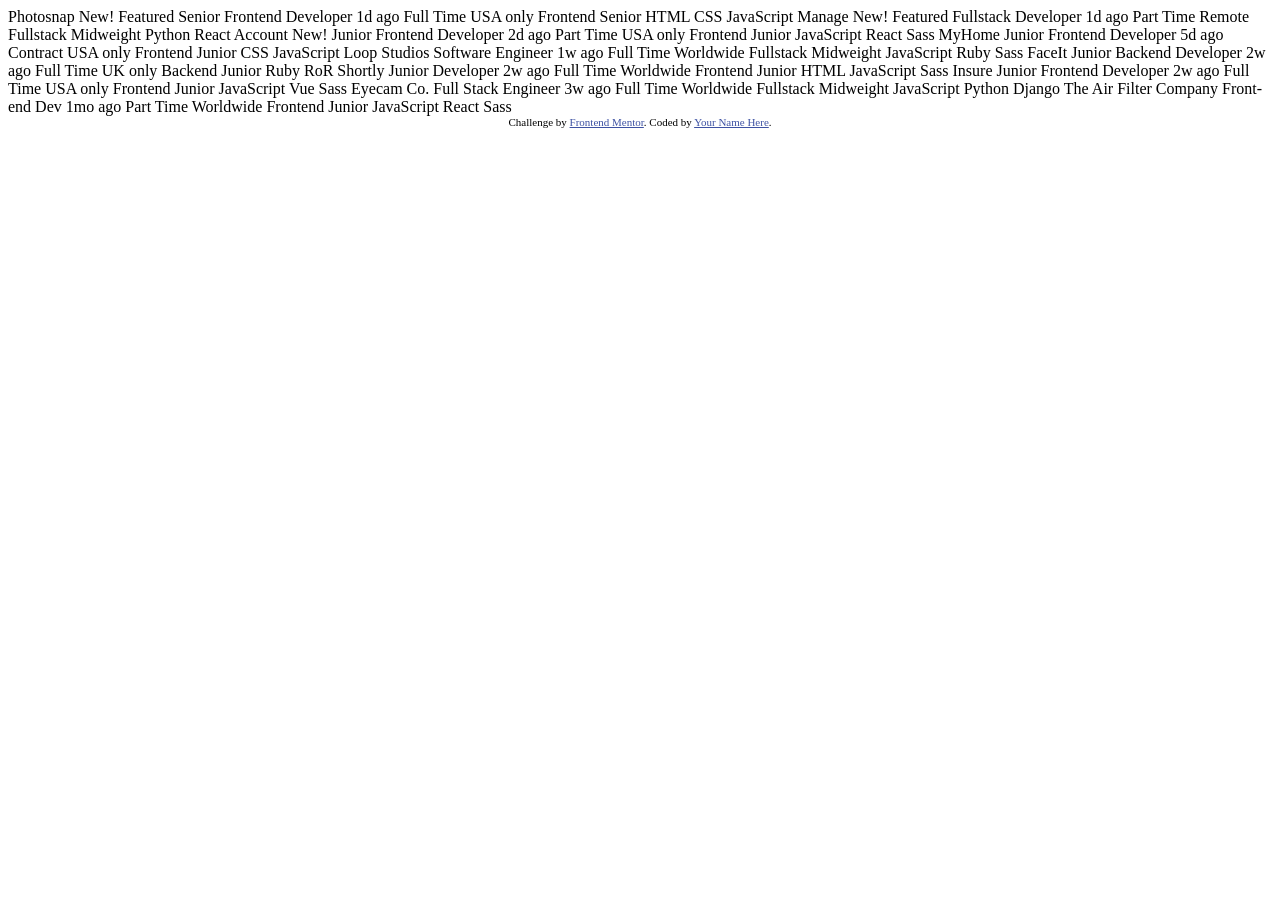
==== src/index.html @ 26c32c26 "add starting files" ====
<!DOCTYPE html>
<html lang="en">
<head>
  <meta charset="UTF-8">
  <meta name="viewport" content="width=device-width, initial-scale=1.0"> <!-- displays site properly based on user's device -->

  <link rel="icon" type="image/png" sizes="32x32" href="./images/favicon-32x32.png">
  
  <title>Frontend Mentor | Job Listings</title>

  <!-- Feel free to remove these styles or customise in your own stylesheet 👍 -->
  <style>
    .attribution { font-size: 11px; text-align: center; }
    .attribution a { color: hsl(228, 45%, 44%); }
  </style>
</head>
<body>
  <!-- Item Start -->
  Photosnap
  New!
  Featured
  Senior Frontend Developer
  1d ago
  Full Time
  USA only
  <!-- Role -->
  Frontend
  <!-- Level -->
  Senior
  <!-- Languages -->
  HTML
  CSS
  JavaScript
  <!-- Item End -->

  <!-- Item Start -->
  Manage
  New!
  Featured
  Fullstack Developer
  1d ago
  Part Time
  Remote
  <!-- Role -->
  Fullstack
  <!-- Level -->
  Midweight
  <!-- Languages -->
  Python
  <!-- Tools -->
  React
  <!-- Item End -->

  <!-- Item Start -->
  Account
  New!
  Junior Frontend Developer
  2d ago
  Part Time
  USA only
  <!-- Role -->
  Frontend
  <!-- Level -->
  Junior
  <!-- Languages -->
  JavaScript
  <!-- Tools -->
  React
  Sass
  <!-- Item End -->

  <!-- Item Start -->
  MyHome
  Junior Frontend Developer
  5d ago
  Contract
  USA only
  <!-- Role -->
  Frontend
  <!-- Level -->
  Junior
  <!-- Languages -->
  CSS
  JavaScript
  <!-- Item End -->

  <!-- Item Start -->
  Loop Studios
  Software Engineer
  1w ago
  Full Time
  Worldwide
  <!-- Role -->
  Fullstack
  <!-- Level -->
  Midweight
  <!-- Languages -->
  JavaScript
  Ruby
  <!-- Tools -->
  Sass
  <!-- Item End -->

  <!-- Item Start -->
  FaceIt
  Junior Backend Developer
  2w ago
  Full Time
  UK only
  <!-- Role -->
  Backend
  <!-- Level -->
  Junior
  <!-- Languages -->
  Ruby
  <!-- Tools -->
  RoR
  <!-- Item End -->

  <!-- Item Start -->
  Shortly
  Junior Developer
  2w ago
  Full Time
  Worldwide
  <!-- Role -->
  Frontend
  <!-- Level -->
  Junior
  <!-- Languages -->
  HTML
  JavaScript
  <!-- Tools -->
  Sass
  <!-- Item End -->

  <!-- Item Start -->
  Insure
  Junior Frontend Developer
  2w ago
  Full Time
  USA only
  <!-- Role -->
  Frontend
  <!-- Level -->
  Junior
  <!-- Languages -->
  JavaScript
  <!-- Tools -->
  Vue
  Sass
  <!-- Item End -->

  <!-- Item Start -->
  Eyecam Co.
  Full Stack Engineer
  3w ago
  Full Time
  Worldwide
  <!-- Role -->
  Fullstack
  <!-- Level -->
  Midweight
  <!-- Languages -->
  JavaScript
  Python
  <!-- Tools -->
  Django
  <!-- Item End -->

  <!-- Item Start -->
  The Air Filter Company
  Front-end Dev
  1mo ago
  Part Time
  Worldwide
  <!-- Role -->
  Frontend
  <!-- Level -->
  Junior
  <!-- Languages -->
  JavaScript
  <!-- Tools -->
  React
  Sass
  <!-- Item End -->
  
  <div class="attribution">
    Challenge by <a href="https://www.frontendmentor.io?ref=challenge" target="_blank">Frontend Mentor</a>. 
    Coded by <a href="#">Your Name Here</a>.
  </div>
</body>
</html>
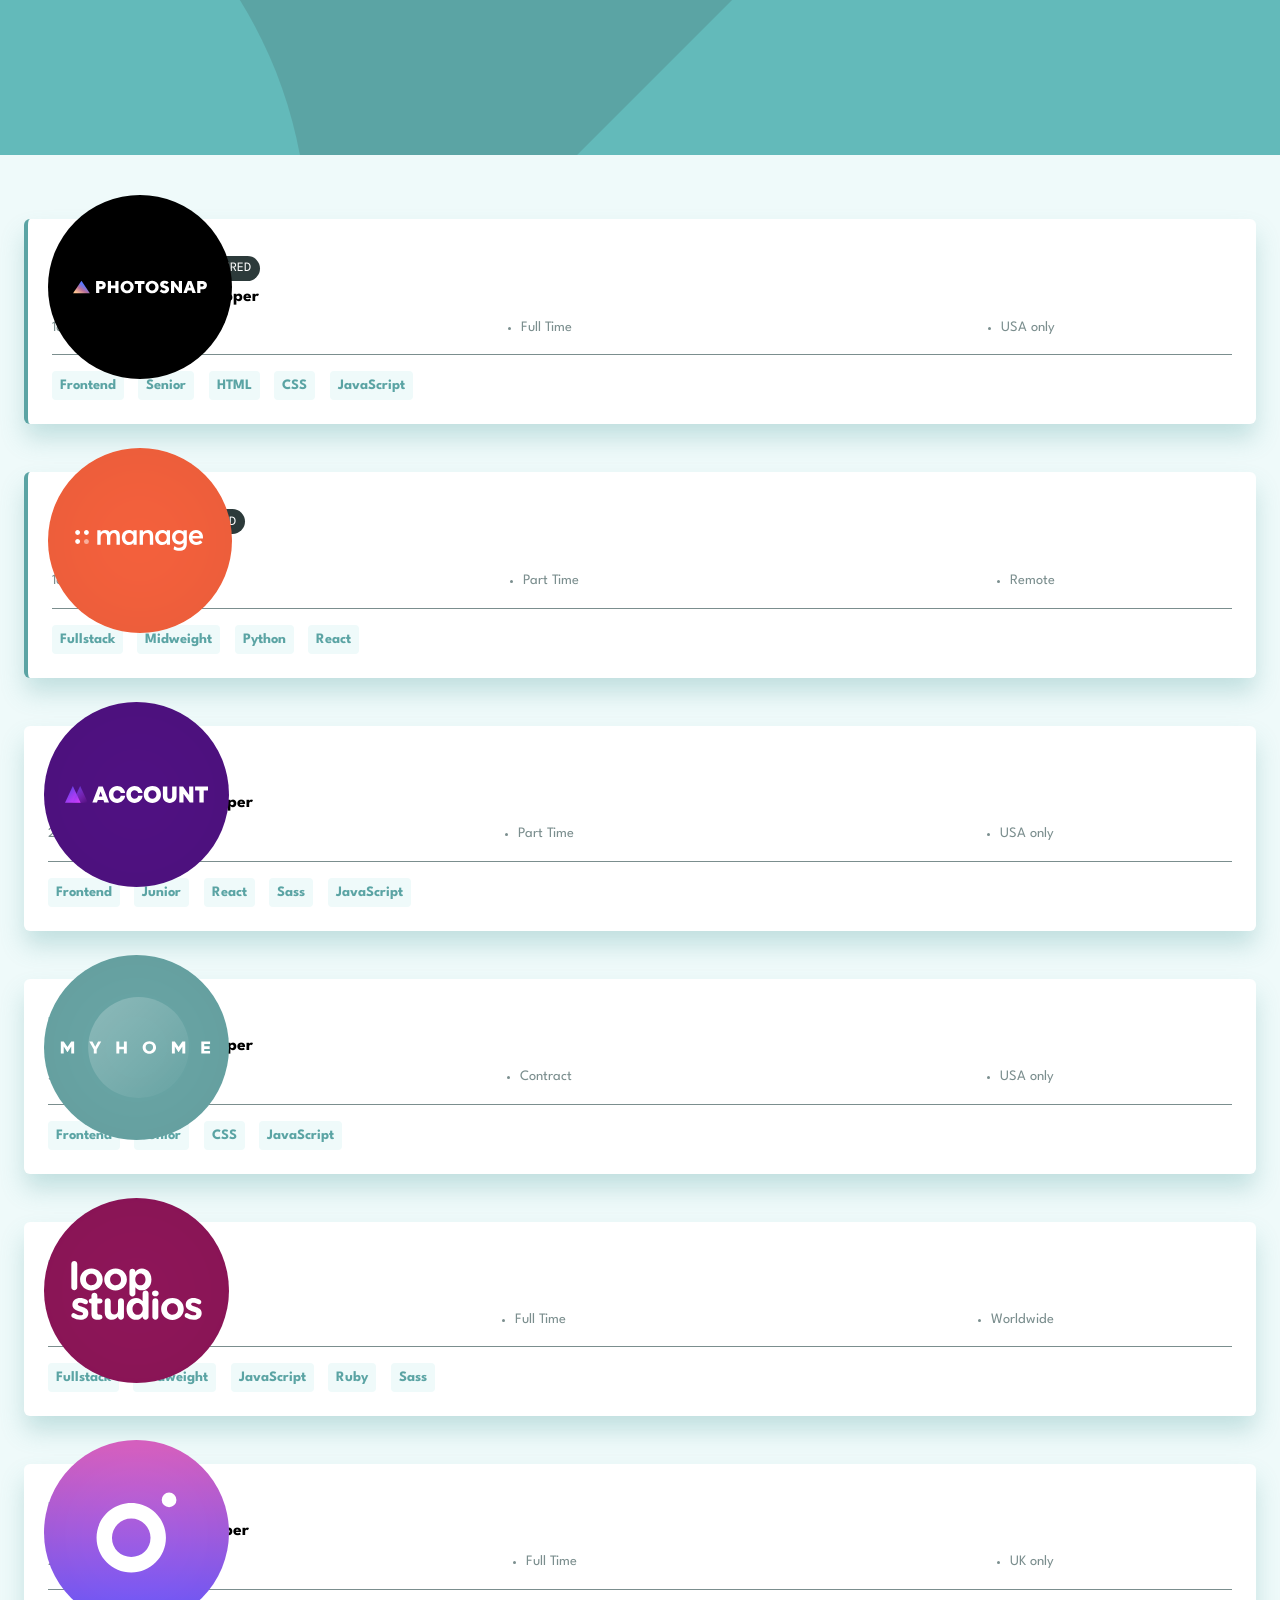
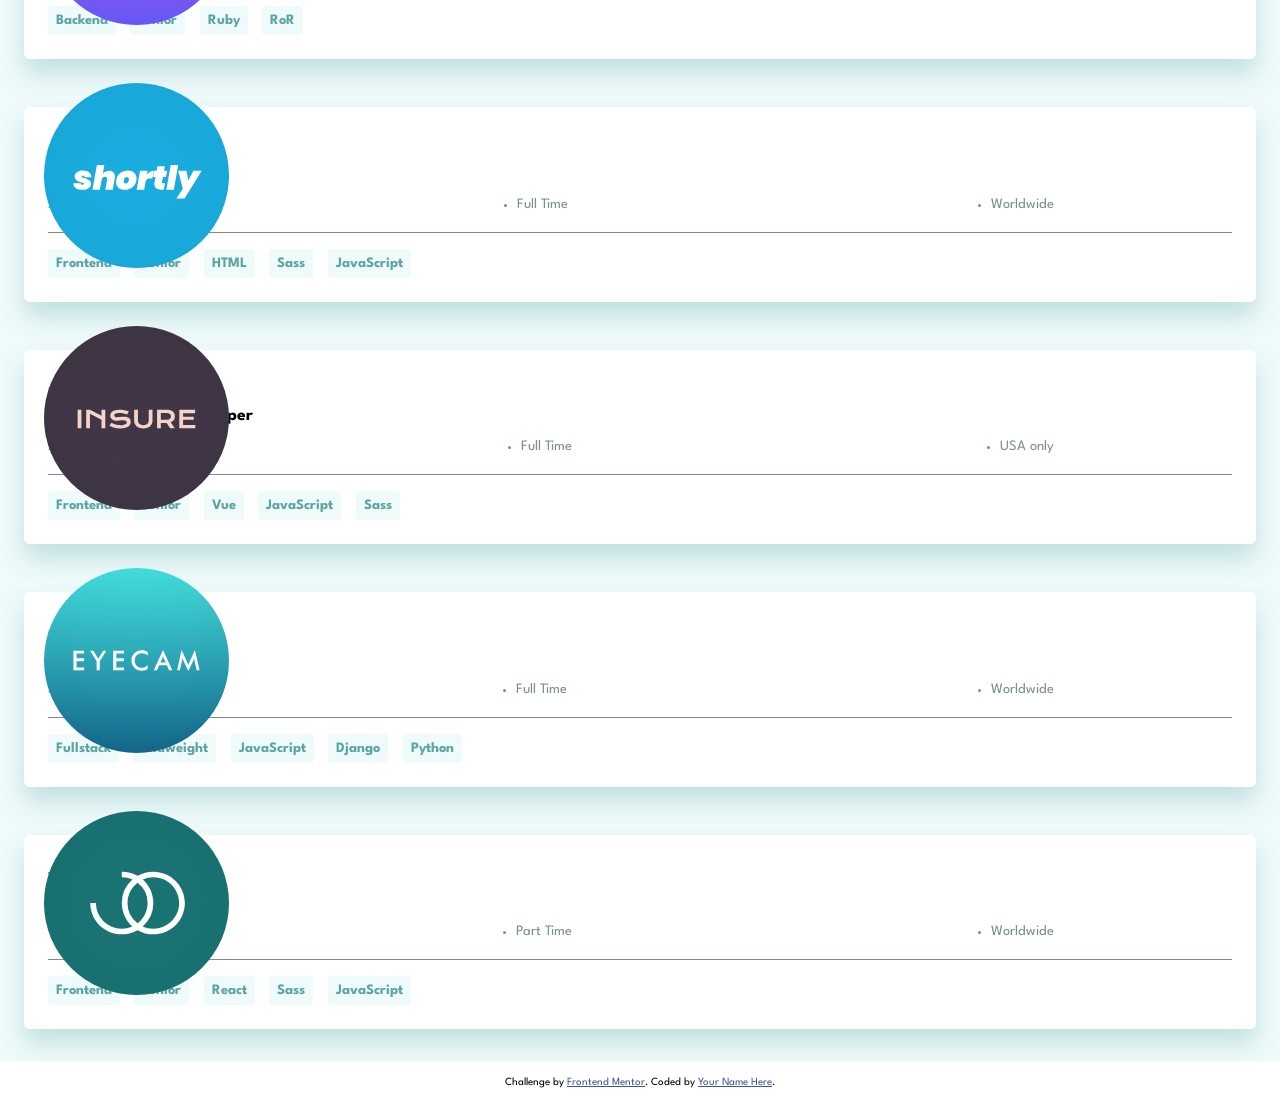
==== commit ebe73753: "mobile design" ====
--- a/src/index.html
+++ b/src/index.html
@@ -1,193 +1,306 @@
 <!DOCTYPE html>
 <html lang="en">
+
 <head>
   <meta charset="UTF-8">
-  <meta name="viewport" content="width=device-width, initial-scale=1.0"> <!-- displays site properly based on user's device -->
+  <meta name="viewport" content="width=device-width, initial-scale=1.0">
+  <!-- displays site properly based on user's device -->
 
   <link rel="icon" type="image/png" sizes="32x32" href="./images/favicon-32x32.png">
+  <link href="https://fonts.googleapis.com/css2?family=Spartan:wght@500;700&display=swap" rel="stylesheet">
+<link rel="stylesheet" href="./css/index.css">
+
+  <title>Frontend Mentor | Job Listings</title>
+</head>
+
+<body>
+
+  <div class="container">
+    <div class="blue-bg"></div>
+    <div class="filter-jobs">
+      <span>Clear</span>
+    </div>
   
-  <title>Frontend Mentor | Job Listings</title>
-
-  <!-- Feel free to remove these styles or customise in your own stylesheet 👍 -->
-  <style>
-    .attribution { font-size: 11px; text-align: center; }
-    .attribution a { color: hsl(228, 45%, 44%); }
-  </style>
-</head>
-<body>
-  <!-- Item Start -->
-  Photosnap
-  New!
-  Featured
-  Senior Frontend Developer
-  1d ago
-  Full Time
-  USA only
-  <!-- Role -->
-  Frontend
-  <!-- Level -->
-  Senior
-  <!-- Languages -->
-  HTML
-  CSS
-  JavaScript
-  <!-- Item End -->
-
-  <!-- Item Start -->
-  Manage
-  New!
-  Featured
-  Fullstack Developer
-  1d ago
-  Part Time
-  Remote
-  <!-- Role -->
-  Fullstack
-  <!-- Level -->
-  Midweight
-  <!-- Languages -->
-  Python
-  <!-- Tools -->
-  React
-  <!-- Item End -->
-
-  <!-- Item Start -->
-  Account
-  New!
-  Junior Frontend Developer
-  2d ago
-  Part Time
-  USA only
-  <!-- Role -->
-  Frontend
-  <!-- Level -->
-  Junior
-  <!-- Languages -->
-  JavaScript
-  <!-- Tools -->
-  React
-  Sass
-  <!-- Item End -->
-
-  <!-- Item Start -->
-  MyHome
-  Junior Frontend Developer
-  5d ago
-  Contract
-  USA only
-  <!-- Role -->
-  Frontend
-  <!-- Level -->
-  Junior
-  <!-- Languages -->
-  CSS
-  JavaScript
-  <!-- Item End -->
-
-  <!-- Item Start -->
-  Loop Studios
-  Software Engineer
-  1w ago
-  Full Time
-  Worldwide
-  <!-- Role -->
-  Fullstack
-  <!-- Level -->
-  Midweight
-  <!-- Languages -->
-  JavaScript
-  Ruby
-  <!-- Tools -->
-  Sass
-  <!-- Item End -->
-
-  <!-- Item Start -->
-  FaceIt
-  Junior Backend Developer
-  2w ago
-  Full Time
-  UK only
-  <!-- Role -->
-  Backend
-  <!-- Level -->
-  Junior
-  <!-- Languages -->
-  Ruby
-  <!-- Tools -->
-  RoR
-  <!-- Item End -->
-
-  <!-- Item Start -->
-  Shortly
-  Junior Developer
-  2w ago
-  Full Time
-  Worldwide
-  <!-- Role -->
-  Frontend
-  <!-- Level -->
-  Junior
-  <!-- Languages -->
-  HTML
-  JavaScript
-  <!-- Tools -->
-  Sass
-  <!-- Item End -->
-
-  <!-- Item Start -->
-  Insure
-  Junior Frontend Developer
-  2w ago
-  Full Time
-  USA only
-  <!-- Role -->
-  Frontend
-  <!-- Level -->
-  Junior
-  <!-- Languages -->
-  JavaScript
-  <!-- Tools -->
-  Vue
-  Sass
-  <!-- Item End -->
-
-  <!-- Item Start -->
-  Eyecam Co.
-  Full Stack Engineer
-  3w ago
-  Full Time
-  Worldwide
-  <!-- Role -->
-  Fullstack
-  <!-- Level -->
-  Midweight
-  <!-- Languages -->
-  JavaScript
-  Python
-  <!-- Tools -->
-  Django
-  <!-- Item End -->
-
-  <!-- Item Start -->
-  The Air Filter Company
-  Front-end Dev
-  1mo ago
-  Part Time
-  Worldwide
-  <!-- Role -->
-  Frontend
-  <!-- Level -->
-  Junior
-  <!-- Languages -->
-  JavaScript
-  <!-- Tools -->
-  React
-  Sass
-  <!-- Item End -->
-  
+    <div class="jobs">
+        <div class="job-listing">
+            <div class="logo">
+              <img src="./images/photosnap.svg" alt="photosnap logo">
+            </div>
+      
+            <div class="job-details">
+              <div>
+                <p class="company">Photosnap</p>
+                <span>New!</span>
+                <span>Featured</span>
+              </div>
+              <h3 class="job-title">Senior Frontend Developer
+                </h3>
+              <ul class="type-location">
+                <li>1d ago</li>
+                <li>Full Time</li>
+                <li>USA only</li>
+              </ul>
+            </div>
+      
+            <div class="skills">
+              <ul>
+                <li data-role="Frontend">Frontend</li>
+                <li data-level="Senior">Senior</li>
+                <li data-languages="HTML">HTML</li>
+                <li data-languages="CSS">CSS</li>
+                <li data-languages="JavaScript">JavaScript</li>
+              </ul>
+            </div>
+          </div>
+      
+          <div class="job-listing">
+            <div class="logo">
+              <img src="./images/manage.svg" alt="manage logo">
+            </div>
+      
+            <div class="job-details">
+              <div>
+                  <p class="company">Manage</p>
+                  <span>New!</span>
+                  <span>Featured</span>
+              </div>
+              
+              <h3 class="job-title">Fullstack Developer</h3>
+              <ul class="type-location">
+                <li>1d ago</li>
+                <li>Part Time</li>
+                <li>Remote</li>
+              </ul>
+            </div>
+      
+            <div class="skills">
+              <ul>
+                <li data-role="Fullstack">Fullstack</li>
+                <li data-level="Midweight">Midweight</li>
+                <li data-languages="Python">Python</li>
+                <li data-tools="React">React</li>
+              </ul>
+            </div>
+          </div>
+      
+          <div class="job-listing">
+            <div class="logo">
+              <img src="./images/account.svg" alt="account logo">
+            </div>
+      
+            <div class="job-details">
+              <div>
+                  <p class="company">Account</p>
+                  <span>New!</span>
+              </div>
+              
+              <h3 class="job-title">Junior Frontend Developer</h3>
+              <ul class="type-location">
+                <li>2d ago</li>
+                <li>Part Time</li>
+                <li>USA only</li>
+              </ul>
+            </div>
+      
+            <div class="skills">
+              <ul>
+                <li data-role="Frontend">Frontend</li>
+                <li data-level="Junior">Junior</li>
+                <li data-tools="React">React</li>
+                <li data-tools="Sass">Sass</li>
+                <li data-languages="JavaScript">JavaScript</li>
+              </ul>
+            </div>
+          </div>
+      
+          <div class="job-listing">
+            <div class="logo">
+              <img src="./images/myhome.svg" alt="myhome logo">
+            </div>
+      
+            <div class="job-details">
+              <p class="company">MyHome</p>
+              <h3 class="job-title">Junior Frontend Developer</h3>
+              <ul class="type-location">
+                <li>5d ago</li>
+                <li>Contract</li>
+                <li>USA only</li>
+              </ul>
+            </div>
+      
+            <div class="skills">
+              <ul>
+                <li data-role="Frontend">Frontend</li>
+                <li data-level="Junior">Junior</li>
+                <li data-languages="CSS">CSS</li>
+                <li data-languages="JavaScript">JavaScript</li>
+              </ul>
+            </div>
+          </div>
+      
+          <div class="job-listing">
+            <div class="logo">
+              <img src="./images/loop-studios.svg" alt="loop studios logo">
+            </div>
+      
+            <div class="job-details">
+              <p class="company">Loop Studios</p>
+              <h3 class="job-title">Software Engineer</h3>
+              <ul class="type-location">
+                <li>1w ago</li>
+                <li>Full Time</li>
+                <li>Worldwide</li>
+              </ul>
+            </div>
+      
+            <div class="skills">
+              <ul>
+                <li data-role="Fullstack">Fullstack</li>
+                <li data-level="Midweight">Midweight</li>
+                <li data-languages="JavaScript">JavaScript</li>
+                <li data-languages="Ruby">Ruby</li>
+                <li data-tools="Sass">Sass</li>
+              </ul>
+            </div>
+          </div>
+      
+          <div class="job-listing">
+            <div class="logo">
+              <img src="./images/faceit.svg" alt="faceit logo">
+            </div>
+      
+            <div class="job-details">
+              <p class="company">FaceIt</p>
+              <h3 class="job-title">Junior Backend Developer</h3>
+              <ul class="type-location">
+                <li>2w ago</li>
+                <li>Full Time</li>
+                <li>UK only</li>
+              </ul>
+            </div>
+      
+            <div class="skills">
+              <ul>
+                <li data-role="Backend">Backend</li>
+                <li data-level="Junior">Junior</li>
+                <li data-languages="Ruby">Ruby</li>
+                <li data-tools="RoR">RoR</li>
+              </ul>
+            </div>
+          </div>
+      
+          <div class="job-listing">
+            <div class="logo">
+              <img src="./images/shortly.svg" alt="shorty logo">
+            </div>
+      
+            <div class="job-details">
+              <p class="company">Shortly</p>
+              <h3 class="job-title">Junior Developer</h3>
+              <ul class="type-location">
+                <li>2w ago</li>
+                <li>Full Time</li>
+                <li>Worldwide</li>
+              </ul>
+            </div>
+      
+            <div class="skills">
+              <ul>
+                <li data-role="Frontend">Frontend</li>
+                <li data-level="Junior">Junior</li>
+                <li data-languages="HTML">HTML</li>
+                <li data-tools="Sass">Sass</li>
+                <li data-languages="JavaScript">JavaScript</li>
+              </ul>
+            </div>
+          </div>
+      
+          <div class="job-listing">
+            <div class="logo">
+              <img src="./images/insure.svg" alt="insure logo">
+            </div>
+      
+            <div class="job-details">
+              <p class="company">Insure</p>
+              <h3 class="job-title">Junior Frontend Developer</h3>
+              <ul class="type-location">
+                <li>2w ago</li>
+                <li>Full Time</li>
+                <li>USA only</li>
+              </ul>
+            </div>
+      
+            <div class="skills">
+              <ul>
+                <li data-role="Frontend">Frontend</li>
+                <li data-level="Junior">Junior</li>
+                <li data-tools="Vue">Vue</li>
+                <li data-languages="JavaScript">JavaScript</li>
+                <li data-tools="Sass">Sass</li>
+              </ul>
+            </div>
+          </div>
+      
+          <div class="job-listing">
+            <div class="logo">
+              <img src="./images/eyecam-co.svg" alt="eyecam co. logo">
+            </div>
+      
+            <div class="job-details">
+              <p class="company">Eyecam Co.</p>
+              <h3 class="job-title">Full Stack Engineer</h3>
+              <ul class="type-location">
+                <li>3w ago</li>
+                <li>Full Time</li>
+                <li>Worldwide</li>
+              </ul>
+            </div>
+      
+            <div class="skills">
+              <ul>
+                <li data-role="Fullstack">Fullstack</li>
+                <li data-level="Midweight">Midweight</li>
+                <li data-languages="JavaScript">JavaScript</li>
+                <li data-tools="Django">Django</li>
+                <li data-languages="Python">Python</li>
+              </ul>
+            </div>
+          </div>
+      
+          <div class="job-listing">
+            <div class="logo">
+              <img src="./images/the-air-filter-company.svg" alt="The Air Filter Company logo">
+            </div>
+      
+            <div class="job-details">
+              <p class="company">The Air Filter Company</p>
+              <h3 class="job-title">Front-end Dev</h3>
+              <ul class="type-location">
+                <li>1mo ago</li>
+                <li>Part Time</li>
+                <li>Worldwide</li>
+              </ul>
+            </div>
+      
+            <div class="skills">
+              <ul>
+                <li data-role="Frontend">Frontend</li>
+                <li data-level="Junior">Junior</li>
+                <li data-tools="React">React</li>
+                <li data-tools="Sass">Sass</li>
+                <li data-languages="JavaScript">JavaScript</li>
+              </ul>
+            </div>
+          </div>
+    </div>
+    
+
+  </div>
+
   <div class="attribution">
-    Challenge by <a href="https://www.frontendmentor.io?ref=challenge" target="_blank">Frontend Mentor</a>. 
+    Challenge by <a href="https://www.frontendmentor.io?ref=challenge" target="_blank">Frontend Mentor</a>.
     Coded by <a href="#">Your Name Here</a>.
   </div>
 </body>
+
 </html>
--- a/src/css/index.css
+++ b/src/css/index.css
@@ -0,0 +1,166 @@
+* { 
+    margin: 0;
+    padding: 0;
+    box-sizing: border-box;
+}
+
+:root {
+    --clr-primary: hsl(180, 29%, 50%);
+    --clr-secondary: hsl(180, 14%, 20%);
+    --clr-accent: hsl(180, 8%, 52%);
+    --clr-bg: hsl(180, 52%, 96%);
+    --clr-filter-tablets: hsl(180, 31%, 95%);
+    --clr-job-bg: #ffffff;
+}
+
+body {
+    font-family: 'Spartan', sans-serif;
+    font-size: 15px;
+}
+
+.container {
+    background-color: var(--clr-bg);
+}
+
+.blue-bg {
+    background: var(--clr-primary) url(../images/bg-header-mobile.svg) 0% 0% / 100% no-repeat;
+    width: 100%;
+    height: 155px;
+}
+
+.filter-jobs {
+    display: none;
+}
+
+.jobs {
+    padding: 4rem 1.5rem 2rem;
+}
+
+.job-listing {
+    background-color: var(--clr-job-bg);
+    box-shadow: 0px 15px 25px -1px hsla(180, 29%, 50%, 0.308);
+    border-radius: 6px;
+    padding: 1rem 1.5rem 0;
+    position: relative;
+}
+
+.job-listing:not(:last-of-type) {
+    margin-bottom: 3rem;
+}
+
+.job-listing:first-child,
+.job-listing:nth-child(2) {
+    border-left: 4px solid var(--clr-primary);
+}
+
+.logo {
+    position: absolute;
+    top: -24px;
+    left: 20px;
+    width: 15%;
+}
+
+.logo img {
+    width: 100%;
+}
+
+.job-details {
+    width: 100%;
+    padding: 1.3rem 0 0;
+}
+
+.job-details div:first-child {
+    display: flex;
+    flex-flow: row wrap;
+    align-items: center;
+    font-size: .8rem;
+    font-weight: 400;
+}
+
+.company {
+    color: var(--clr-primary);
+    font-weight: 700;
+    margin-right: .5rem;
+}
+
+.job-details span {
+    color: var(--clr-job-bg);
+    border-radius: 25px;
+    padding: .4rem .6rem;
+    text-transform: uppercase;
+    margin-left: .5rem;
+}
+
+.job-details span:first-of-type {
+    background-color: var(--clr-primary);
+}
+
+.job-details span:nth-of-type(2) {
+    background-color: var(--clr-secondary);
+}
+
+.job-title, .type-location {
+    padding: .5rem 0;
+}
+
+.type-location {
+    display: flex;
+    justify-content: space-between;
+    width: 85%;
+    color: var(--clr-accent);
+    margin-bottom: .8rem;
+    font-size: .9rem
+}
+
+.type-location li:first-child,
+.skills li {
+    list-style-type: none;
+}
+
+.skills {
+    width: 100%;
+}
+
+.skills ul {
+    width: 100%;
+    display: flex;
+    flex-flow: row wrap;
+    border-top: 1px solid var(--clr-accent);
+    padding: 1rem 0 0.5rem;
+    color: var(--clr-primary);
+    font-size: .9rem;
+}
+
+.skills li {
+    padding: .5rem;  
+    background-color: var(--clr-bg);
+    margin-right: 1em;
+    margin-bottom: 1rem;
+    font-weight: 700;
+    border-radius: 4px;
+}
+
+
+
+
+
+
+
+
+
+
+
+
+
+
+
+
+.attribution {
+    font-size: 11px;
+    text-align: center;
+    padding: 1rem;
+  }
+
+  .attribution a {
+    color: hsl(228, 45%, 44%);
+  }
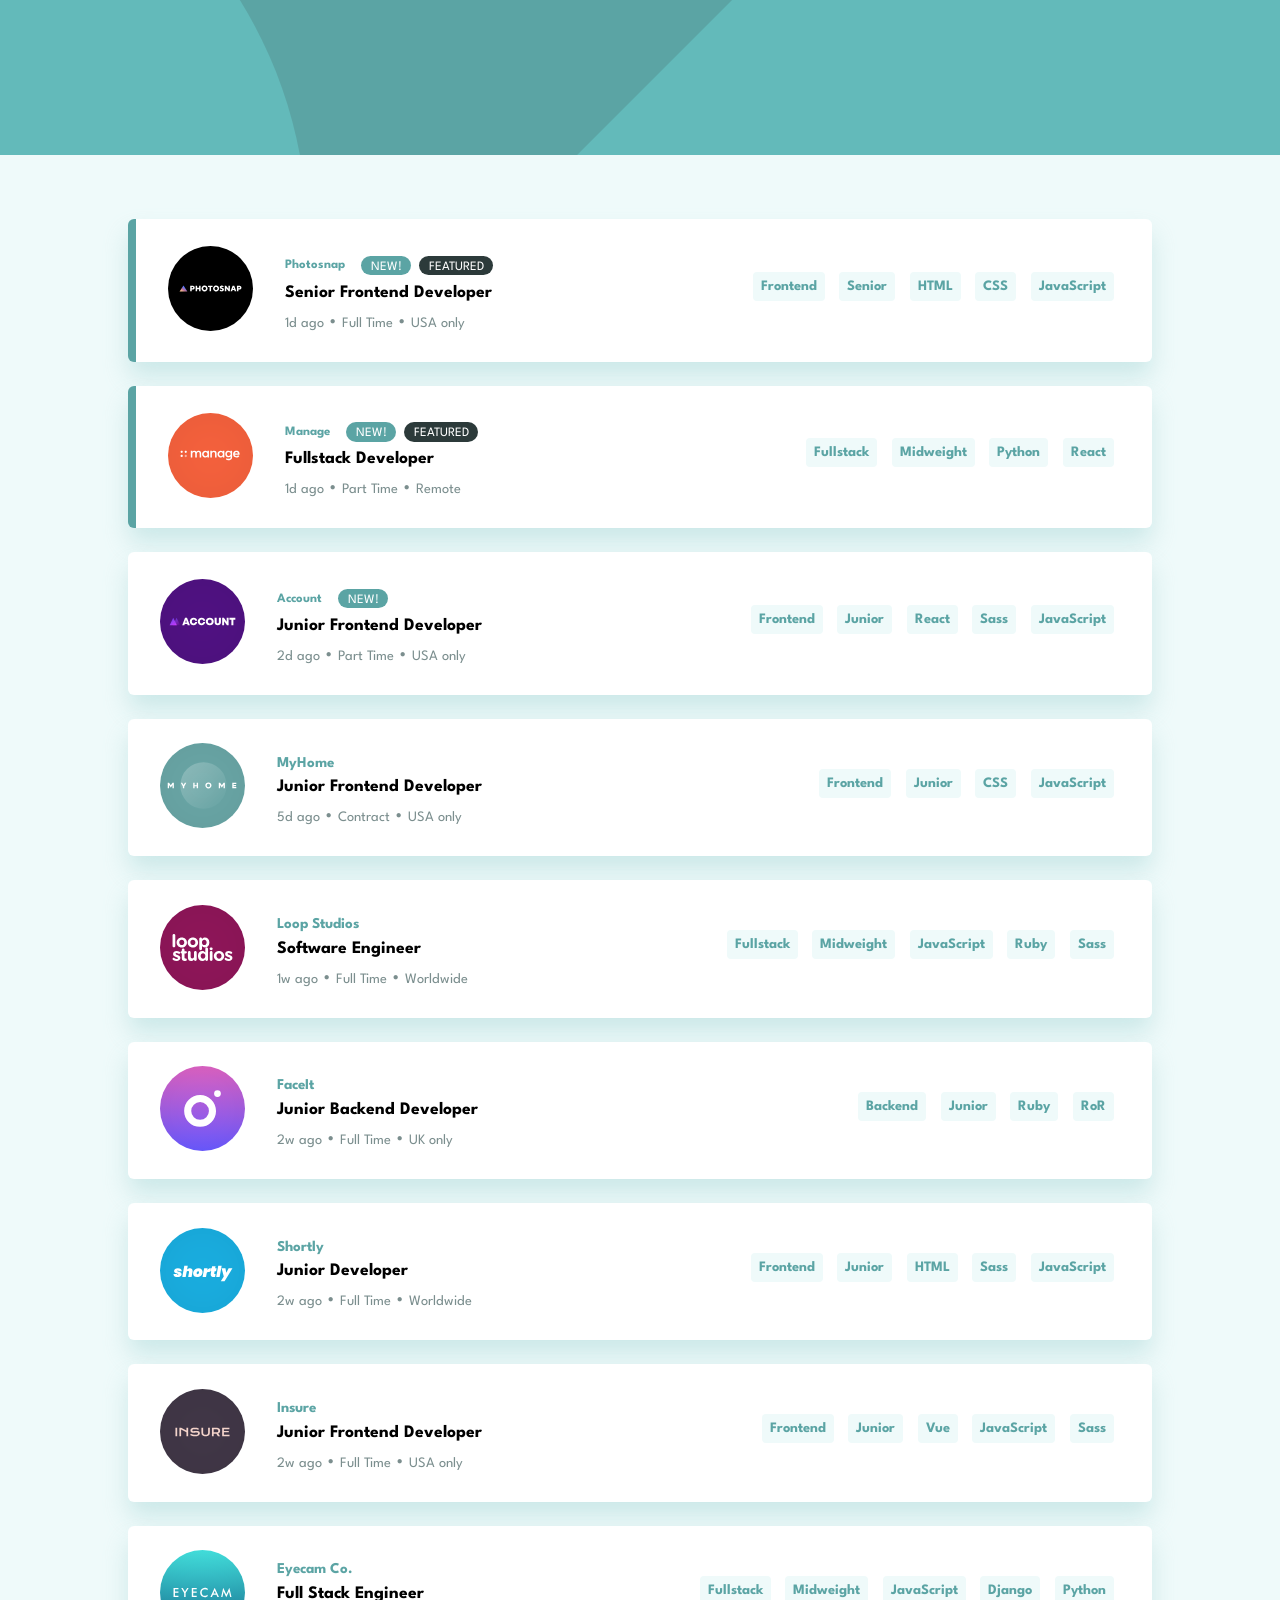
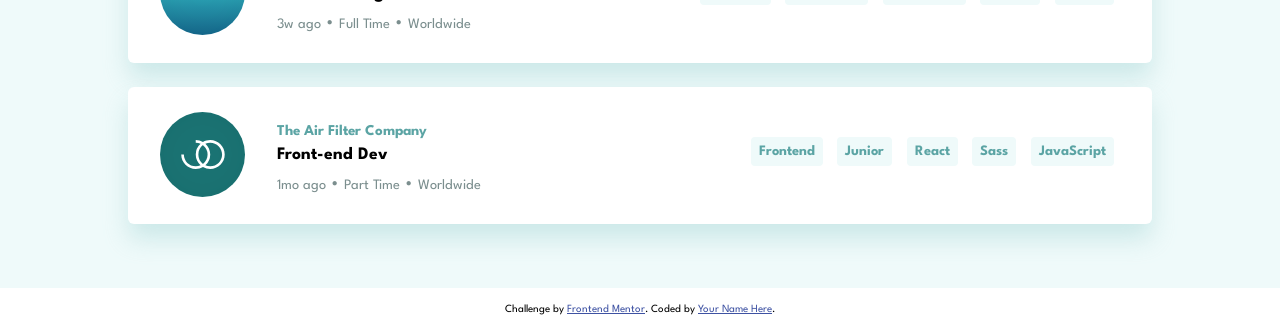
==== commit fb089909: "UI finished" ====
--- a/src/index.html
+++ b/src/index.html
@@ -8,7 +8,7 @@
 
   <link rel="icon" type="image/png" sizes="32x32" href="./images/favicon-32x32.png">
   <link href="https://fonts.googleapis.com/css2?family=Spartan:wght@500;700&display=swap" rel="stylesheet">
-<link rel="stylesheet" href="./css/index.css">
+  <link rel="stylesheet" href="./css/index.css">
 
   <title>Frontend Mentor | Job Listings</title>
 </head>
@@ -17,283 +17,284 @@
 
   <div class="container">
     <div class="blue-bg"></div>
-    <div class="filter-jobs">
-      <span>Clear</span>
+    <div class="filter-box">
+      <div class="filtered-skill"></div>
+      <span class="clear">Clear</span>
     </div>
-  
+
     <div class="jobs">
-        <div class="job-listing">
-            <div class="logo">
-              <img src="./images/photosnap.svg" alt="photosnap logo">
-            </div>
-      
-            <div class="job-details">
-              <div>
-                <p class="company">Photosnap</p>
-                <span>New!</span>
-                <span>Featured</span>
-              </div>
-              <h3 class="job-title">Senior Frontend Developer
-                </h3>
-              <ul class="type-location">
-                <li>1d ago</li>
-                <li>Full Time</li>
-                <li>USA only</li>
-              </ul>
-            </div>
-      
-            <div class="skills">
-              <ul>
-                <li data-role="Frontend">Frontend</li>
-                <li data-level="Senior">Senior</li>
-                <li data-languages="HTML">HTML</li>
-                <li data-languages="CSS">CSS</li>
-                <li data-languages="JavaScript">JavaScript</li>
-              </ul>
-            </div>
+      <div class="job-listing">
+        <div class="logo">
+          <img src="./images/photosnap.svg" alt="photosnap logo">
+        </div>
+
+        <div class="job-details">
+          <div class="priority">
+            <p class="company">Photosnap</p>
+            <span>New!</span>
+            <span>Featured</span>
           </div>
-      
-          <div class="job-listing">
-            <div class="logo">
-              <img src="./images/manage.svg" alt="manage logo">
-            </div>
-      
-            <div class="job-details">
-              <div>
-                  <p class="company">Manage</p>
-                  <span>New!</span>
-                  <span>Featured</span>
-              </div>
-              
-              <h3 class="job-title">Fullstack Developer</h3>
-              <ul class="type-location">
-                <li>1d ago</li>
-                <li>Part Time</li>
-                <li>Remote</li>
-              </ul>
-            </div>
-      
-            <div class="skills">
-              <ul>
-                <li data-role="Fullstack">Fullstack</li>
-                <li data-level="Midweight">Midweight</li>
-                <li data-languages="Python">Python</li>
-                <li data-tools="React">React</li>
-              </ul>
-            </div>
+          <h3 class="job-title">Senior Frontend Developer
+          </h3>
+          <p class="type-location">
+            1d ago <span>.</span>
+            Full Time <span>.</span>
+            USA only
+          </p>
+        </div>
+
+        <div class="skills">
+          <ul>
+            <li data-role="Frontend">Frontend</li>
+            <li data-level="Senior">Senior</li>
+            <li data-languages="HTML">HTML</li>
+            <li data-languages="CSS">CSS</li>
+            <li data-languages="JavaScript">JavaScript</li>
+          </ul>
+        </div>
+      </div>
+
+      <div class="job-listing">
+        <div class="logo">
+          <img src="./images/manage.svg" alt="manage logo">
+        </div>
+
+        <div class="job-details">
+          <div class="priority">
+            <p class="company">Manage</p>
+            <span>New!</span>
+            <span>Featured</span>
           </div>
-      
-          <div class="job-listing">
-            <div class="logo">
-              <img src="./images/account.svg" alt="account logo">
-            </div>
-      
-            <div class="job-details">
-              <div>
-                  <p class="company">Account</p>
-                  <span>New!</span>
-              </div>
-              
-              <h3 class="job-title">Junior Frontend Developer</h3>
-              <ul class="type-location">
-                <li>2d ago</li>
-                <li>Part Time</li>
-                <li>USA only</li>
-              </ul>
-            </div>
-      
-            <div class="skills">
-              <ul>
-                <li data-role="Frontend">Frontend</li>
-                <li data-level="Junior">Junior</li>
-                <li data-tools="React">React</li>
-                <li data-tools="Sass">Sass</li>
-                <li data-languages="JavaScript">JavaScript</li>
-              </ul>
-            </div>
+
+          <h3 class="job-title">Fullstack Developer</h3>
+          <p class="type-location">
+            1d ago <span>.</span>
+            Part Time <span>.</span>
+            Remote
+          </p>
+        </div>
+
+        <div class="skills">
+          <ul>
+            <li data-role="Fullstack">Fullstack</li>
+            <li data-level="Midweight">Midweight</li>
+            <li data-languages="Python">Python</li>
+            <li data-tools="React">React</li>
+          </ul>
+        </div>
+      </div>
+
+      <div class="job-listing">
+        <div class="logo">
+          <img src="./images/account.svg" alt="account logo">
+        </div>
+
+        <div class="job-details">
+          <div class="priority">
+            <p class="company">Account</p>
+            <span>New!</span>
           </div>
-      
-          <div class="job-listing">
-            <div class="logo">
-              <img src="./images/myhome.svg" alt="myhome logo">
-            </div>
-      
-            <div class="job-details">
-              <p class="company">MyHome</p>
-              <h3 class="job-title">Junior Frontend Developer</h3>
-              <ul class="type-location">
-                <li>5d ago</li>
-                <li>Contract</li>
-                <li>USA only</li>
-              </ul>
-            </div>
-      
-            <div class="skills">
-              <ul>
-                <li data-role="Frontend">Frontend</li>
-                <li data-level="Junior">Junior</li>
-                <li data-languages="CSS">CSS</li>
-                <li data-languages="JavaScript">JavaScript</li>
-              </ul>
-            </div>
-          </div>
-      
-          <div class="job-listing">
-            <div class="logo">
-              <img src="./images/loop-studios.svg" alt="loop studios logo">
-            </div>
-      
-            <div class="job-details">
-              <p class="company">Loop Studios</p>
-              <h3 class="job-title">Software Engineer</h3>
-              <ul class="type-location">
-                <li>1w ago</li>
-                <li>Full Time</li>
-                <li>Worldwide</li>
-              </ul>
-            </div>
-      
-            <div class="skills">
-              <ul>
-                <li data-role="Fullstack">Fullstack</li>
-                <li data-level="Midweight">Midweight</li>
-                <li data-languages="JavaScript">JavaScript</li>
-                <li data-languages="Ruby">Ruby</li>
-                <li data-tools="Sass">Sass</li>
-              </ul>
-            </div>
-          </div>
-      
-          <div class="job-listing">
-            <div class="logo">
-              <img src="./images/faceit.svg" alt="faceit logo">
-            </div>
-      
-            <div class="job-details">
-              <p class="company">FaceIt</p>
-              <h3 class="job-title">Junior Backend Developer</h3>
-              <ul class="type-location">
-                <li>2w ago</li>
-                <li>Full Time</li>
-                <li>UK only</li>
-              </ul>
-            </div>
-      
-            <div class="skills">
-              <ul>
-                <li data-role="Backend">Backend</li>
-                <li data-level="Junior">Junior</li>
-                <li data-languages="Ruby">Ruby</li>
-                <li data-tools="RoR">RoR</li>
-              </ul>
-            </div>
-          </div>
-      
-          <div class="job-listing">
-            <div class="logo">
-              <img src="./images/shortly.svg" alt="shorty logo">
-            </div>
-      
-            <div class="job-details">
-              <p class="company">Shortly</p>
-              <h3 class="job-title">Junior Developer</h3>
-              <ul class="type-location">
-                <li>2w ago</li>
-                <li>Full Time</li>
-                <li>Worldwide</li>
-              </ul>
-            </div>
-      
-            <div class="skills">
-              <ul>
-                <li data-role="Frontend">Frontend</li>
-                <li data-level="Junior">Junior</li>
-                <li data-languages="HTML">HTML</li>
-                <li data-tools="Sass">Sass</li>
-                <li data-languages="JavaScript">JavaScript</li>
-              </ul>
-            </div>
-          </div>
-      
-          <div class="job-listing">
-            <div class="logo">
-              <img src="./images/insure.svg" alt="insure logo">
-            </div>
-      
-            <div class="job-details">
-              <p class="company">Insure</p>
-              <h3 class="job-title">Junior Frontend Developer</h3>
-              <ul class="type-location">
-                <li>2w ago</li>
-                <li>Full Time</li>
-                <li>USA only</li>
-              </ul>
-            </div>
-      
-            <div class="skills">
-              <ul>
-                <li data-role="Frontend">Frontend</li>
-                <li data-level="Junior">Junior</li>
-                <li data-tools="Vue">Vue</li>
-                <li data-languages="JavaScript">JavaScript</li>
-                <li data-tools="Sass">Sass</li>
-              </ul>
-            </div>
-          </div>
-      
-          <div class="job-listing">
-            <div class="logo">
-              <img src="./images/eyecam-co.svg" alt="eyecam co. logo">
-            </div>
-      
-            <div class="job-details">
-              <p class="company">Eyecam Co.</p>
-              <h3 class="job-title">Full Stack Engineer</h3>
-              <ul class="type-location">
-                <li>3w ago</li>
-                <li>Full Time</li>
-                <li>Worldwide</li>
-              </ul>
-            </div>
-      
-            <div class="skills">
-              <ul>
-                <li data-role="Fullstack">Fullstack</li>
-                <li data-level="Midweight">Midweight</li>
-                <li data-languages="JavaScript">JavaScript</li>
-                <li data-tools="Django">Django</li>
-                <li data-languages="Python">Python</li>
-              </ul>
-            </div>
-          </div>
-      
-          <div class="job-listing">
-            <div class="logo">
-              <img src="./images/the-air-filter-company.svg" alt="The Air Filter Company logo">
-            </div>
-      
-            <div class="job-details">
-              <p class="company">The Air Filter Company</p>
-              <h3 class="job-title">Front-end Dev</h3>
-              <ul class="type-location">
-                <li>1mo ago</li>
-                <li>Part Time</li>
-                <li>Worldwide</li>
-              </ul>
-            </div>
-      
-            <div class="skills">
-              <ul>
-                <li data-role="Frontend">Frontend</li>
-                <li data-level="Junior">Junior</li>
-                <li data-tools="React">React</li>
-                <li data-tools="Sass">Sass</li>
-                <li data-languages="JavaScript">JavaScript</li>
-              </ul>
-            </div>
-          </div>
+
+          <h3 class="job-title">Junior Frontend Developer</h3>
+          <p class="type-location">
+            2d ago <span>.</span>
+            Part Time <span>.</span>
+            USA only
+          </p>
+        </div>
+
+        <div class="skills">
+          <ul>
+            <li data-role="Frontend">Frontend</li>
+            <li data-level="Junior">Junior</li>
+            <li data-tools="React">React</li>
+            <li data-tools="Sass">Sass</li>
+            <li data-languages="JavaScript">JavaScript</li>
+          </ul>
+        </div>
+      </div>
+
+      <div class="job-listing">
+        <div class="logo">
+          <img src="./images/myhome.svg" alt="myhome logo">
+        </div>
+
+        <div class="job-details">
+          <p class="company">MyHome</p>
+          <h3 class="job-title">Junior Frontend Developer</h3>
+          <p class="type-location">
+            5d ago <span>.</span>
+            Contract <span>.</span>
+            USA only
+          </p>
+        </div>
+
+        <div class="skills">
+          <ul>
+            <li data-role="Frontend">Frontend</li>
+            <li data-level="Junior">Junior</li>
+            <li data-languages="CSS">CSS</li>
+            <li data-languages="JavaScript">JavaScript</li>
+          </ul>
+        </div>
+      </div>
+
+      <div class="job-listing">
+        <div class="logo">
+          <img src="./images/loop-studios.svg" alt="loop studios logo">
+        </div>
+
+        <div class="job-details">
+          <p class="company">Loop Studios</p>
+          <h3 class="job-title">Software Engineer</h3>
+          <p class="type-location">
+            1w ago <span>.</span>
+            Full Time <span>.</span>
+            Worldwide
+          </p>
+        </div>
+
+        <div class="skills">
+          <ul>
+            <li data-role="Fullstack">Fullstack</li>
+            <li data-level="Midweight">Midweight</li>
+            <li data-languages="JavaScript">JavaScript</li>
+            <li data-languages="Ruby">Ruby</li>
+            <li data-tools="Sass">Sass</li>
+          </ul>
+        </div>
+      </div>
+
+      <div class="job-listing">
+        <div class="logo">
+          <img src="./images/faceit.svg" alt="faceit logo">
+        </div>
+
+        <div class="job-details">
+          <p class="company">FaceIt</p>
+          <h3 class="job-title">Junior Backend Developer</h3>
+          <p class="type-location">
+            2w ago <span>.</span>
+            Full Time <span>.</span>
+            UK only
+          </p>
+        </div>
+
+        <div class="skills">
+          <ul>
+            <li data-role="Backend">Backend</li>
+            <li data-level="Junior">Junior</li>
+            <li data-languages="Ruby">Ruby</li>
+            <li data-tools="RoR">RoR</li>
+          </ul>
+        </div>
+      </div>
+
+      <div class="job-listing">
+        <div class="logo">
+          <img src="./images/shortly.svg" alt="shorty logo">
+        </div>
+
+        <div class="job-details">
+          <p class="company">Shortly</p>
+          <h3 class="job-title">Junior Developer</h3>
+          <p class="type-location">
+            2w ago <span>.</span>
+            Full Time <span>.</span>
+            Worldwide
+          </p>
+        </div>
+
+        <div class="skills">
+          <ul>
+            <li data-role="Frontend">Frontend</li>
+            <li data-level="Junior">Junior</li>
+            <li data-languages="HTML">HTML</li>
+            <li data-tools="Sass">Sass</li>
+            <li data-languages="JavaScript">JavaScript</li>
+          </ul>
+        </div>
+      </div>
+
+      <div class="job-listing">
+        <div class="logo">
+          <img src="./images/insure.svg" alt="insure logo">
+        </div>
+
+        <div class="job-details">
+          <p class="company">Insure</p>
+          <h3 class="job-title">Junior Frontend Developer</h3>
+          <p class="type-location">
+            2w ago <span>.</span>
+            Full Time <span>.</span>
+            USA only
+          </p>
+        </div>
+
+        <div class="skills">
+          <ul>
+            <li data-role="Frontend">Frontend</li>
+            <li data-level="Junior">Junior</li>
+            <li data-tools="Vue">Vue</li>
+            <li data-languages="JavaScript">JavaScript</li>
+            <li data-tools="Sass">Sass</li>
+          </ul>
+        </div>
+      </div>
+
+      <div class="job-listing">
+        <div class="logo">
+          <img src="./images/eyecam-co.svg" alt="eyecam co. logo">
+        </div>
+
+        <div class="job-details">
+          <p class="company">Eyecam Co.</p>
+          <h3 class="job-title">Full Stack Engineer</h3>
+          <p class="type-location">
+            3w ago <span>.</span>
+            Full Time <span>.</span>
+            Worldwide 
+          </p>
+        </div>
+
+        <div class="skills">
+          <ul>
+            <li data-role="Fullstack">Fullstack</li>
+            <li data-level="Midweight">Midweight</li>
+            <li data-languages="JavaScript">JavaScript</li>
+            <li data-tools="Django">Django</li>
+            <li data-languages="Python">Python</li>
+          </ul>
+        </div>
+      </div>
+
+      <div class="job-listing">
+        <div class="logo">
+          <img src="./images/the-air-filter-company.svg" alt="The Air Filter Company logo">
+        </div>
+
+        <div class="job-details">
+          <p class="company">The Air Filter Company</p>
+          <h3 class="job-title">Front-end Dev</h3>
+          <p class="type-location">
+            1mo ago <span>.</span>
+            Part Time <span>.</span>
+            Worldwide
+          </p>
+        </div>
+
+        <div class="skills">
+          <ul>
+            <li data-role="Frontend">Frontend</li>
+            <li data-level="Junior">Junior</li>
+            <li data-tools="React">React</li>
+            <li data-tools="Sass">Sass</li>
+            <li data-languages="JavaScript">JavaScript</li>
+          </ul>
+        </div>
+      </div>
     </div>
-    
+
 
   </div>
 
@@ -301,6 +302,8 @@
     Challenge by <a href="https://www.frontendmentor.io?ref=challenge" target="_blank">Frontend Mentor</a>.
     Coded by <a href="#">Your Name Here</a>.
   </div>
+
+  <script src="./js/app.js"></script>
 </body>
 
 </html>
--- a/src/css/index.css
+++ b/src/css/index.css
@@ -28,17 +28,79 @@
     height: 155px;
 }
 
-.filter-jobs {
+.filter-box {
+    /* display: none; */
+    display: flex;
+    flex-flow: row nowrap;
+    align-items: center;
+    padding: 1rem;
+    background-color: var(--clr-job-bg);
+    width: 80%;
+    margin: -25px auto 0;
+    border-radius: 8px;
     display: none;
 }
 
+.filter-box.show {
+    display: flex;
+}
+
+.filter-box > div {
+    flex: 1 0 80%;
+    display: flex;
+    flex-flow: row wrap;
+}
+
+/* these will be created in javascript */
+/* =============================== */
+.filtered-jobs {
+    display: flex;
+    justify-content: space-between;
+    background-color: var(--clr-bg);
+    color: var(--clr-primary);
+    border-radius: 4px;
+    font-weight: 700;
+    margin: .5rem;
+}
+
+.filtered-jobs p {
+    padding: .5rem;
+}
+
+.filtered-jobs span {
+    background-color: var(--clr-primary);
+    color: #ffffff;
+    padding: .5rem .7rem;
+    border-radius: 0 4px 4px 0;
+}
+
+.filtered-jobs span:hover {
+    background-color: var(--clr-secondary);
+    cursor: pointer;
+    color: var(--clr-primary);
+    
+}
+
+/* ================================= */
+
+.clear {
+    color: var(--clr-secondary);
+    font-weight: 700;
+}
+
+.clear:hover {
+    text-decoration: underline;
+    color: var(--clr-primary);
+    cursor: pointer;
+}
+
 .jobs {
-    padding: 4rem 1.5rem 2rem;
+    padding: 12% 7% 7.5%;
 }
 
 .job-listing {
     background-color: var(--clr-job-bg);
-    box-shadow: 0px 15px 25px -1px hsla(180, 29%, 50%, 0.308);
+    box-shadow: 0px 15px 25px -1px hsla(180, 37%, 72%, 0.438);
     border-radius: 6px;
     padding: 1rem 1.5rem 0;
     position: relative;
@@ -50,14 +112,14 @@
 
 .job-listing:first-child,
 .job-listing:nth-child(2) {
-    border-left: 4px solid var(--clr-primary);
+    border-left: .5rem solid var(--clr-primary);
 }
 
 .logo {
     position: absolute;
     top: -24px;
     left: 20px;
-    width: 15%;
+    width: 3rem;
 }
 
 .logo img {
@@ -83,38 +145,46 @@
     margin-right: .5rem;
 }
 
-.job-details span {
+.priority span {
     color: var(--clr-job-bg);
     border-radius: 25px;
-    padding: .4rem .6rem;
+    padding: .3rem .6rem .15rem;
     text-transform: uppercase;
     margin-left: .5rem;
 }
 
-.job-details span:first-of-type {
+.priority span:first-of-type {
     background-color: var(--clr-primary);
 }
 
-.job-details span:nth-of-type(2) {
+.priority span:nth-of-type(2) {
     background-color: var(--clr-secondary);
 }
 
-.job-title, .type-location {
-    padding: .5rem 0;
+.job-title {
+    padding-top: .6rem;
+}
+
+.job-title:hover,
+.job-title:focus {
+    color: var(--clr-primary);
+    cursor: pointer;
+}
+
+.job-title:focus {
+    outline: 1px solid var(--clr-secondary); 
 }
 
 .type-location {
-    display: flex;
-    justify-content: space-between;
-    width: 85%;
+    width: 90%;
     color: var(--clr-accent);
-    margin-bottom: .8rem;
-    font-size: .9rem
-}
-
-.type-location li:first-child,
-.skills li {
-    list-style-type: none;
+    padding-bottom: 1rem;
+    font-size: .9rem;
+}
+
+.type-location span {
+    font-size: 2rem;
+    vertical-align: bottom;
 }
 
 .skills {
@@ -132,12 +202,66 @@
 }
 
 .skills li {
+    list-style-type: none;
     padding: .5rem;  
     background-color: var(--clr-bg);
     margin-right: 1em;
     margin-bottom: 1rem;
     font-weight: 700;
     border-radius: 4px;
+}
+
+.skills li:hover {
+    background-color: var(--clr-primary);
+    color: var(--clr-job-bg);
+    cursor: pointer;
+}
+
+
+@media screen and (min-width: 1026px) {
+    .filter-box {
+        padding: 2% 4%;
+    }
+
+    .jobs {
+        padding: 5% 10%;
+    }
+
+    .job-listing {
+        display: grid;
+        grid-template-columns: 85px 1fr 2fr;
+        align-items: center;
+        gap: 2rem;
+        padding-bottom: 1rem;
+        padding-left: 2rem;
+    }
+
+    .job-listing:not(:last-of-type) {
+        margin-bottom: 1.5rem;
+    }
+
+    .logo {
+        position: initial;
+        width: 100%;
+        margin: 0 auto;
+    }
+
+    .type-location {
+        padding-top: 0;
+    }
+
+    .skills {
+        width: auto;
+        justify-self: end;
+    }
+
+    .skills ul{
+        border: 0;
+        flex-wrap: nowrap;
+    }
+
+
+
 }
 
 
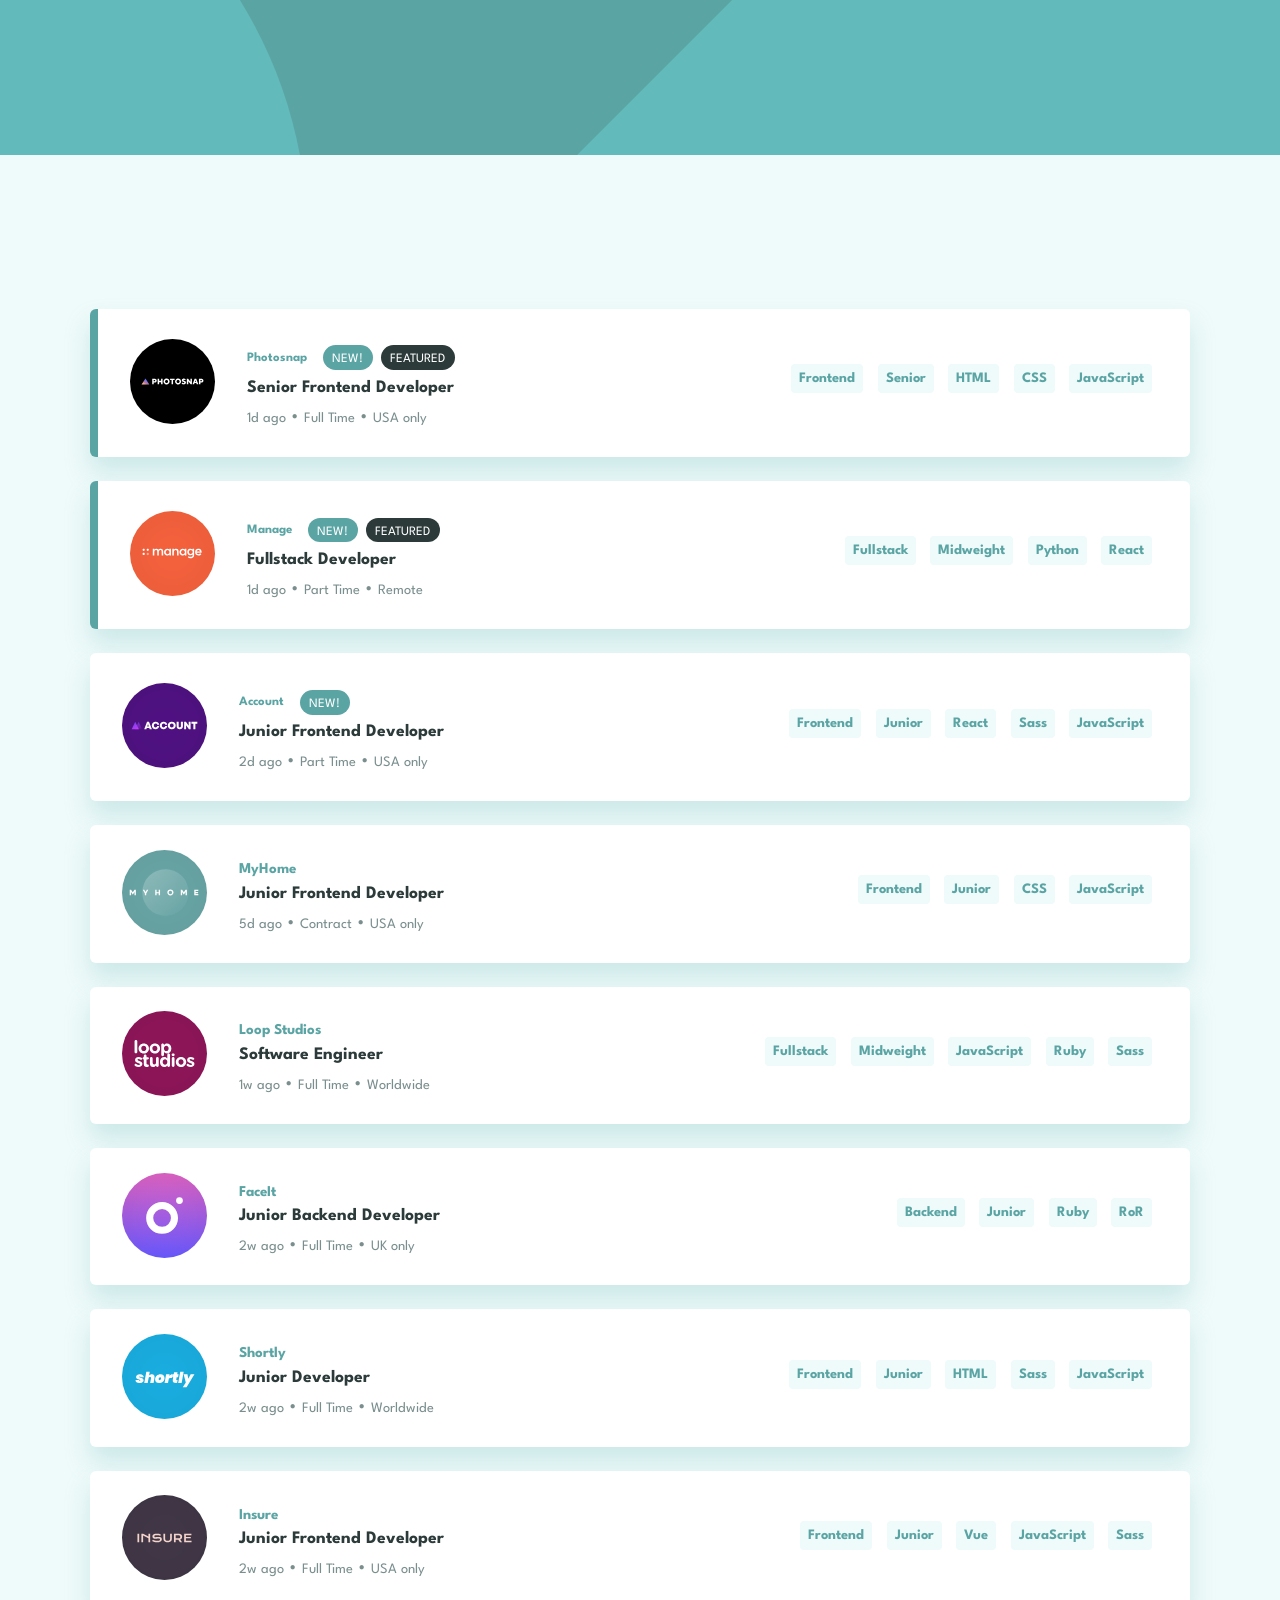
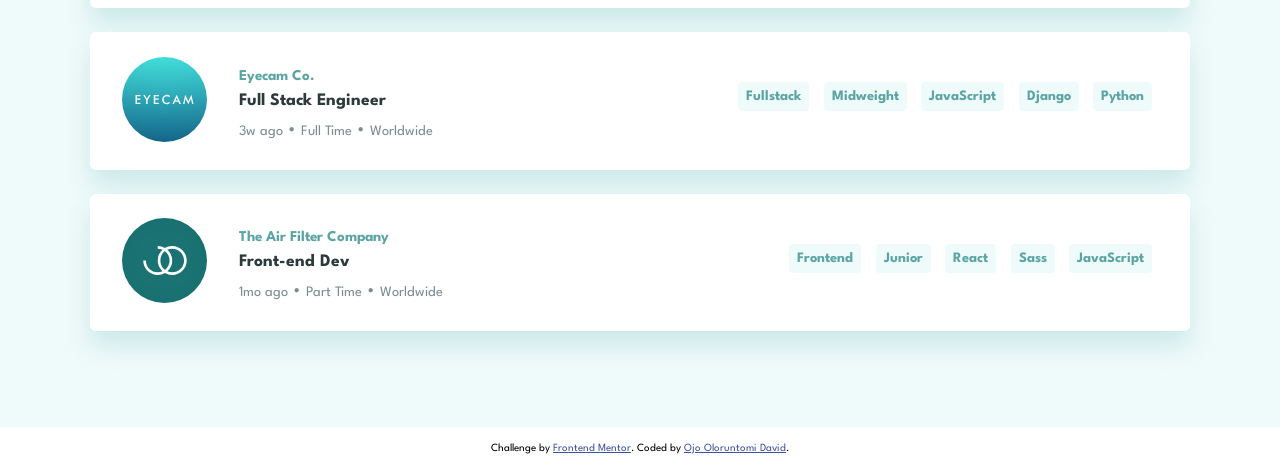
==== commit 95140095: "finished ui and ux" ====
--- a/src/index.html
+++ b/src/index.html
@@ -18,12 +18,12 @@
   <div class="container">
     <div class="blue-bg"></div>
     <div class="filter-box">
-      <div class="filtered-skill"></div>
+      <div class="filtered-skills"></div>
       <span class="clear">Clear</span>
     </div>
 
-    <div class="jobs">
-      <div class="job-listing">
+    <div class="job-listings">
+      <div class="job">
         <div class="logo">
           <img src="./images/photosnap.svg" alt="photosnap logo">
         </div>
@@ -44,7 +44,7 @@
         </div>
 
         <div class="skills">
-          <ul>
+          <ul class="role-level-languages">
             <li data-role="Frontend">Frontend</li>
             <li data-level="Senior">Senior</li>
             <li data-languages="HTML">HTML</li>
@@ -54,7 +54,7 @@
         </div>
       </div>
 
-      <div class="job-listing">
+      <div class="job">
         <div class="logo">
           <img src="./images/manage.svg" alt="manage logo">
         </div>
@@ -75,7 +75,7 @@
         </div>
 
         <div class="skills">
-          <ul>
+          <ul class="role-level-languages">
             <li data-role="Fullstack">Fullstack</li>
             <li data-level="Midweight">Midweight</li>
             <li data-languages="Python">Python</li>
@@ -84,7 +84,7 @@
         </div>
       </div>
 
-      <div class="job-listing">
+      <div class="job">
         <div class="logo">
           <img src="./images/account.svg" alt="account logo">
         </div>
@@ -104,7 +104,7 @@
         </div>
 
         <div class="skills">
-          <ul>
+          <ul class="role-level-languages">
             <li data-role="Frontend">Frontend</li>
             <li data-level="Junior">Junior</li>
             <li data-tools="React">React</li>
@@ -114,7 +114,7 @@
         </div>
       </div>
 
-      <div class="job-listing">
+      <div class="job">
         <div class="logo">
           <img src="./images/myhome.svg" alt="myhome logo">
         </div>
@@ -130,7 +130,7 @@
         </div>
 
         <div class="skills">
-          <ul>
+          <ul class="role-level-languages">
             <li data-role="Frontend">Frontend</li>
             <li data-level="Junior">Junior</li>
             <li data-languages="CSS">CSS</li>
@@ -139,7 +139,7 @@
         </div>
       </div>
 
-      <div class="job-listing">
+      <div class="job">
         <div class="logo">
           <img src="./images/loop-studios.svg" alt="loop studios logo">
         </div>
@@ -155,7 +155,7 @@
         </div>
 
         <div class="skills">
-          <ul>
+          <ul class="role-level-languages">
             <li data-role="Fullstack">Fullstack</li>
             <li data-level="Midweight">Midweight</li>
             <li data-languages="JavaScript">JavaScript</li>
@@ -165,7 +165,7 @@
         </div>
       </div>
 
-      <div class="job-listing">
+      <div class="job">
         <div class="logo">
           <img src="./images/faceit.svg" alt="faceit logo">
         </div>
@@ -181,7 +181,7 @@
         </div>
 
         <div class="skills">
-          <ul>
+          <ul class="role-level-languages">
             <li data-role="Backend">Backend</li>
             <li data-level="Junior">Junior</li>
             <li data-languages="Ruby">Ruby</li>
@@ -190,7 +190,7 @@
         </div>
       </div>
 
-      <div class="job-listing">
+      <div class="job">
         <div class="logo">
           <img src="./images/shortly.svg" alt="shorty logo">
         </div>
@@ -206,7 +206,7 @@
         </div>
 
         <div class="skills">
-          <ul>
+          <ul class="role-level-languages">
             <li data-role="Frontend">Frontend</li>
             <li data-level="Junior">Junior</li>
             <li data-languages="HTML">HTML</li>
@@ -216,7 +216,7 @@
         </div>
       </div>
 
-      <div class="job-listing">
+      <div class="job">
         <div class="logo">
           <img src="./images/insure.svg" alt="insure logo">
         </div>
@@ -232,7 +232,7 @@
         </div>
 
         <div class="skills">
-          <ul>
+          <ul class="role-level-languages">
             <li data-role="Frontend">Frontend</li>
             <li data-level="Junior">Junior</li>
             <li data-tools="Vue">Vue</li>
@@ -242,7 +242,7 @@
         </div>
       </div>
 
-      <div class="job-listing">
+      <div class="job">
         <div class="logo">
           <img src="./images/eyecam-co.svg" alt="eyecam co. logo">
         </div>
@@ -258,7 +258,7 @@
         </div>
 
         <div class="skills">
-          <ul>
+          <ul class="role-level-languages">
             <li data-role="Fullstack">Fullstack</li>
             <li data-level="Midweight">Midweight</li>
             <li data-languages="JavaScript">JavaScript</li>
@@ -268,7 +268,7 @@
         </div>
       </div>
 
-      <div class="job-listing">
+      <div class="job">
         <div class="logo">
           <img src="./images/the-air-filter-company.svg" alt="The Air Filter Company logo">
         </div>
@@ -284,7 +284,7 @@
         </div>
 
         <div class="skills">
-          <ul>
+          <ul class="role-level-languages">
             <li data-role="Frontend">Frontend</li>
             <li data-level="Junior">Junior</li>
             <li data-tools="React">React</li>
@@ -294,16 +294,13 @@
         </div>
       </div>
     </div>
-
-
   </div>
 
   <div class="attribution">
-    Challenge by <a href="https://www.frontendmentor.io?ref=challenge" target="_blank">Frontend Mentor</a>.
-    Coded by <a href="#">Your Name Here</a>.
+    Challenge by <a href="https://www.frontendmentor.io?ref=challenge" target="_blank" rel="noopener">Frontend Mentor</a>.
+    Coded by <a href="https://www.frontendmentor.io/profile/tomi-david" target="_blank"  rel="noopener">Ojo Oloruntomi David</a>.
   </div>
 
   <script src="./js/app.js"></script>
 </body>
-
 </html>
--- a/src/css/index.css
+++ b/src/css/index.css
@@ -29,11 +29,9 @@
 }
 
 .filter-box {
-    /* display: none; */
-    display: flex;
     flex-flow: row nowrap;
     align-items: center;
-    padding: 1rem;
+    padding: .7rem .5rem;
     background-color: var(--clr-job-bg);
     width: 80%;
     margin: -25px auto 0;
@@ -45,40 +43,40 @@
     display: flex;
 }
 
-.filter-box > div {
+.filtered-skills {
     flex: 1 0 80%;
     display: flex;
-    flex-flow: row wrap;
+    flex-flow: row wrap;    
 }
 
 /* these will be created in javascript */
 /* =============================== */
-.filtered-jobs {
+.filter {
     display: flex;
     justify-content: space-between;
+    color: var(--clr-primary);
+    border-radius: 4px;
+    font-weight: 700;
+    margin: .5rem;
+}
+
+.filter-name {
+    padding: .5rem;
     background-color: var(--clr-bg);
-    color: var(--clr-primary);
-    border-radius: 4px;
-    font-weight: 700;
-    margin: .5rem;
-}
-
-.filtered-jobs p {
-    padding: .5rem;
-}
-
-.filtered-jobs span {
+    border-radius: 4px 0 0 4px;
+}
+
+.delete-btn {
     background-color: var(--clr-primary);
     color: #ffffff;
     padding: .5rem .7rem;
     border-radius: 0 4px 4px 0;
 }
 
-.filtered-jobs span:hover {
+.delete-btn:hover {
     background-color: var(--clr-secondary);
     cursor: pointer;
-    color: var(--clr-primary);
-    
+    color: var(--clr-job-bg);
 }
 
 /* ================================= */
@@ -86,6 +84,8 @@
 .clear {
     color: var(--clr-secondary);
     font-weight: 700;
+    flex: 1 0 20%;
+    text-align: center;
 }
 
 .clear:hover {
@@ -94,11 +94,11 @@
     cursor: pointer;
 }
 
-.jobs {
+.job-listings {
     padding: 12% 7% 7.5%;
 }
 
-.job-listing {
+.job {
     background-color: var(--clr-job-bg);
     box-shadow: 0px 15px 25px -1px hsla(180, 37%, 72%, 0.438);
     border-radius: 6px;
@@ -106,13 +106,17 @@
     position: relative;
 }
 
-.job-listing:not(:last-of-type) {
+.job:not(:last-of-type) {
     margin-bottom: 3rem;
 }
 
-.job-listing:first-child,
-.job-listing:nth-child(2) {
+.job:first-child,
+.job:nth-child(2) {
     border-left: .5rem solid var(--clr-primary);
+}
+
+.job.hide {
+    display: none;
 }
 
 .logo {
@@ -131,7 +135,7 @@
     padding: 1.3rem 0 0;
 }
 
-.job-details div:first-child {
+.priority {
     display: flex;
     flex-flow: row wrap;
     align-items: center;
@@ -148,7 +152,7 @@
 .priority span {
     color: var(--clr-job-bg);
     border-radius: 25px;
-    padding: .3rem .6rem .15rem;
+    padding: .5rem .6rem .3rem;
     text-transform: uppercase;
     margin-left: .5rem;
 }
@@ -159,10 +163,11 @@
 
 .priority span:nth-of-type(2) {
     background-color: var(--clr-secondary);
-}
+} 
 
 .job-title {
     padding-top: .6rem;
+    color: var(--clr-secondary);
 }
 
 .job-title:hover,
@@ -227,7 +232,7 @@
         padding: 5% 10%;
     }
 
-    .job-listing {
+    .job {
         display: grid;
         grid-template-columns: 85px 1fr 2fr;
         align-items: center;
@@ -236,7 +241,7 @@
         padding-left: 2rem;
     }
 
-    .job-listing:not(:last-of-type) {
+    .job:not(:last-of-type) {
         margin-bottom: 1.5rem;
     }
 
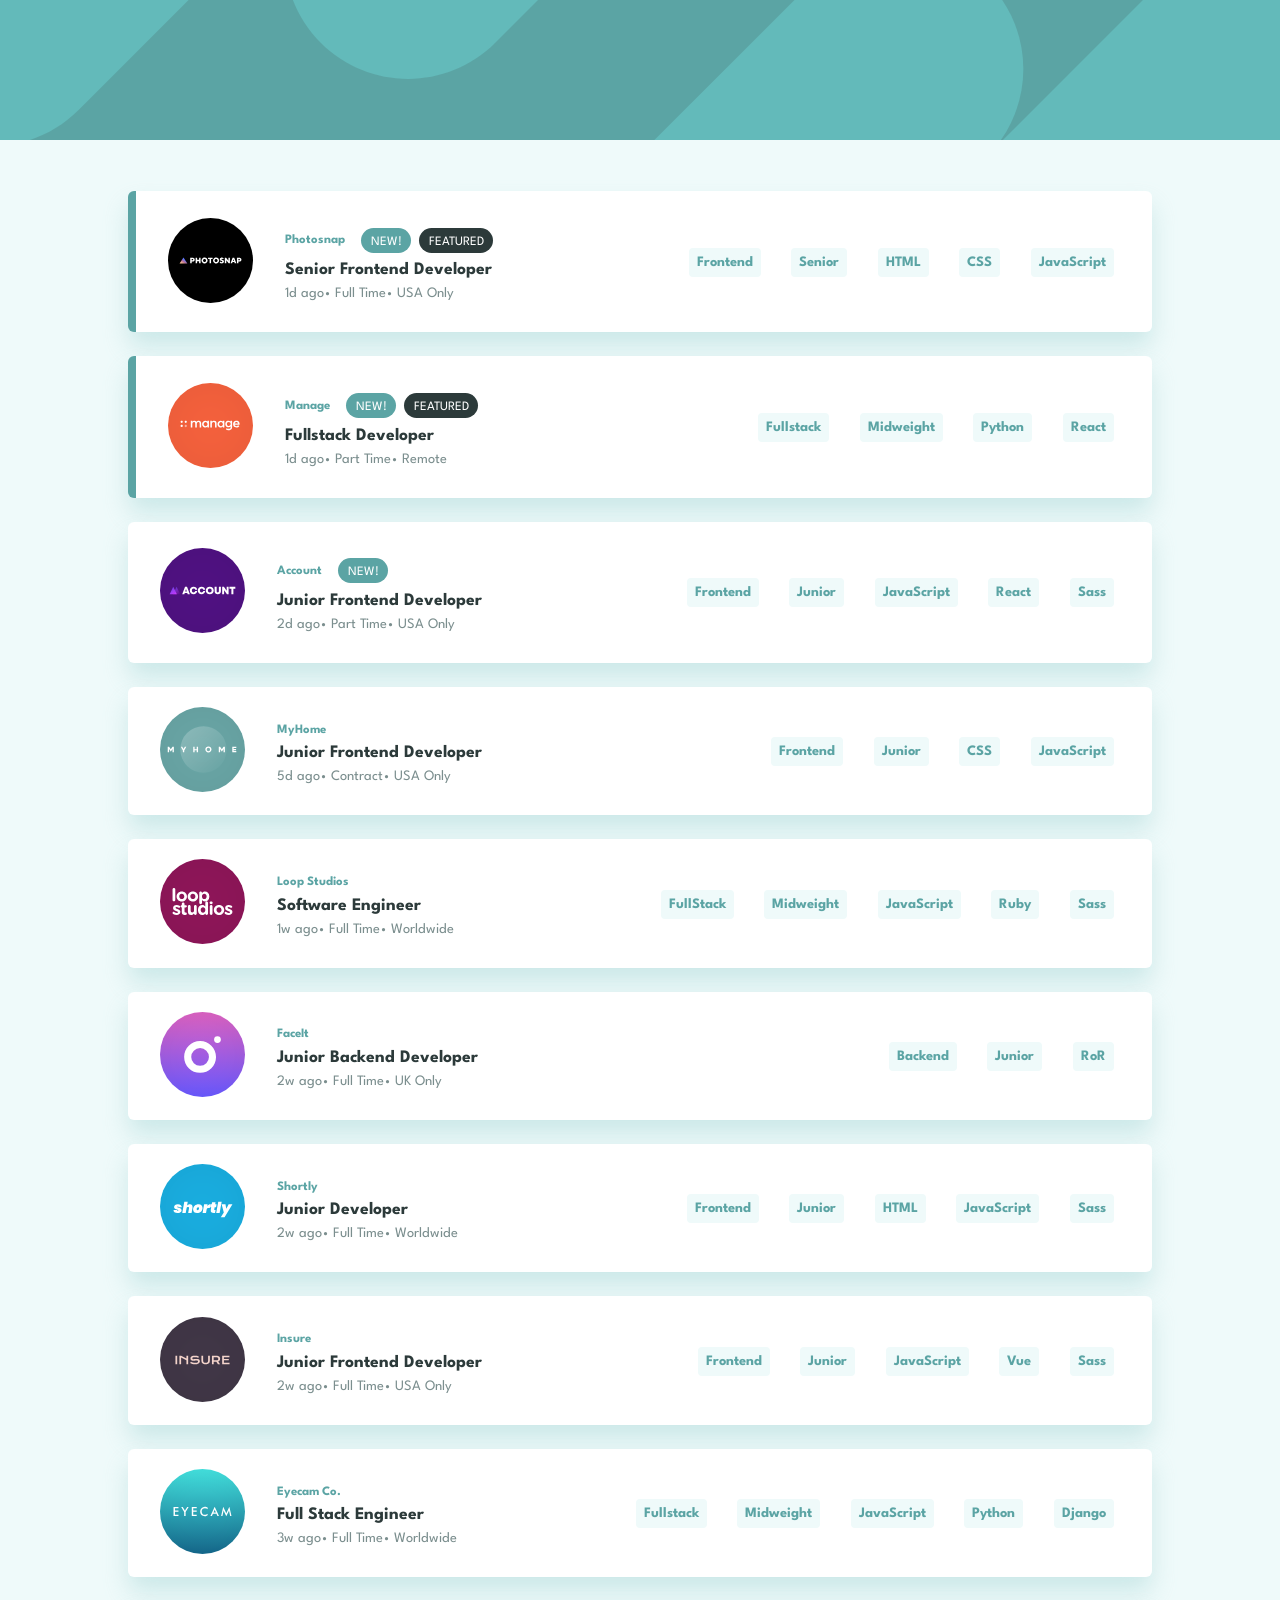
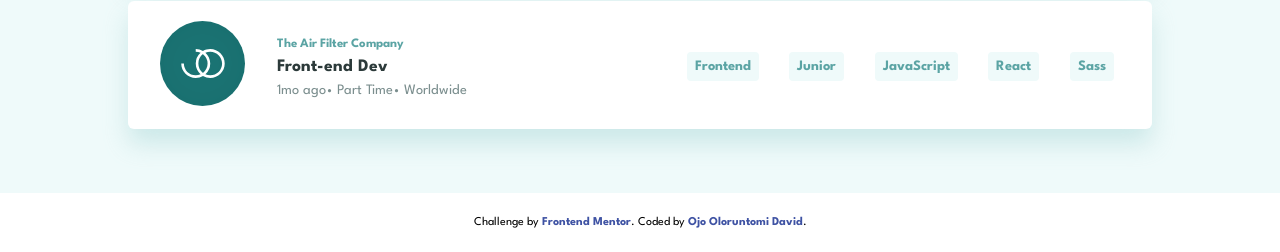
==== commit 24bd7dcb: "changed from hardcoded html to asynchronous javascript" ====
--- a/src/index.html
+++ b/src/index.html
@@ -23,276 +23,7 @@
     </div>
 
     <div class="job-listings">
-      <div class="job">
-        <div class="logo">
-          <img src="./images/photosnap.svg" alt="photosnap logo">
-        </div>
-
-        <div class="job-details">
-          <div class="priority">
-            <p class="company">Photosnap</p>
-            <span>New!</span>
-            <span>Featured</span>
-          </div>
-          <h3 class="job-title">Senior Frontend Developer
-          </h3>
-          <p class="type-location">
-            1d ago <span>.</span>
-            Full Time <span>.</span>
-            USA only
-          </p>
-        </div>
-
-        <div class="skills">
-          <ul class="role-level-languages">
-            <li data-role="Frontend">Frontend</li>
-            <li data-level="Senior">Senior</li>
-            <li data-languages="HTML">HTML</li>
-            <li data-languages="CSS">CSS</li>
-            <li data-languages="JavaScript">JavaScript</li>
-          </ul>
-        </div>
-      </div>
-
-      <div class="job">
-        <div class="logo">
-          <img src="./images/manage.svg" alt="manage logo">
-        </div>
-
-        <div class="job-details">
-          <div class="priority">
-            <p class="company">Manage</p>
-            <span>New!</span>
-            <span>Featured</span>
-          </div>
-
-          <h3 class="job-title">Fullstack Developer</h3>
-          <p class="type-location">
-            1d ago <span>.</span>
-            Part Time <span>.</span>
-            Remote
-          </p>
-        </div>
-
-        <div class="skills">
-          <ul class="role-level-languages">
-            <li data-role="Fullstack">Fullstack</li>
-            <li data-level="Midweight">Midweight</li>
-            <li data-languages="Python">Python</li>
-            <li data-tools="React">React</li>
-          </ul>
-        </div>
-      </div>
-
-      <div class="job">
-        <div class="logo">
-          <img src="./images/account.svg" alt="account logo">
-        </div>
-
-        <div class="job-details">
-          <div class="priority">
-            <p class="company">Account</p>
-            <span>New!</span>
-          </div>
-
-          <h3 class="job-title">Junior Frontend Developer</h3>
-          <p class="type-location">
-            2d ago <span>.</span>
-            Part Time <span>.</span>
-            USA only
-          </p>
-        </div>
-
-        <div class="skills">
-          <ul class="role-level-languages">
-            <li data-role="Frontend">Frontend</li>
-            <li data-level="Junior">Junior</li>
-            <li data-tools="React">React</li>
-            <li data-tools="Sass">Sass</li>
-            <li data-languages="JavaScript">JavaScript</li>
-          </ul>
-        </div>
-      </div>
-
-      <div class="job">
-        <div class="logo">
-          <img src="./images/myhome.svg" alt="myhome logo">
-        </div>
-
-        <div class="job-details">
-          <p class="company">MyHome</p>
-          <h3 class="job-title">Junior Frontend Developer</h3>
-          <p class="type-location">
-            5d ago <span>.</span>
-            Contract <span>.</span>
-            USA only
-          </p>
-        </div>
-
-        <div class="skills">
-          <ul class="role-level-languages">
-            <li data-role="Frontend">Frontend</li>
-            <li data-level="Junior">Junior</li>
-            <li data-languages="CSS">CSS</li>
-            <li data-languages="JavaScript">JavaScript</li>
-          </ul>
-        </div>
-      </div>
-
-      <div class="job">
-        <div class="logo">
-          <img src="./images/loop-studios.svg" alt="loop studios logo">
-        </div>
-
-        <div class="job-details">
-          <p class="company">Loop Studios</p>
-          <h3 class="job-title">Software Engineer</h3>
-          <p class="type-location">
-            1w ago <span>.</span>
-            Full Time <span>.</span>
-            Worldwide
-          </p>
-        </div>
-
-        <div class="skills">
-          <ul class="role-level-languages">
-            <li data-role="Fullstack">Fullstack</li>
-            <li data-level="Midweight">Midweight</li>
-            <li data-languages="JavaScript">JavaScript</li>
-            <li data-languages="Ruby">Ruby</li>
-            <li data-tools="Sass">Sass</li>
-          </ul>
-        </div>
-      </div>
-
-      <div class="job">
-        <div class="logo">
-          <img src="./images/faceit.svg" alt="faceit logo">
-        </div>
-
-        <div class="job-details">
-          <p class="company">FaceIt</p>
-          <h3 class="job-title">Junior Backend Developer</h3>
-          <p class="type-location">
-            2w ago <span>.</span>
-            Full Time <span>.</span>
-            UK only
-          </p>
-        </div>
-
-        <div class="skills">
-          <ul class="role-level-languages">
-            <li data-role="Backend">Backend</li>
-            <li data-level="Junior">Junior</li>
-            <li data-languages="Ruby">Ruby</li>
-            <li data-tools="RoR">RoR</li>
-          </ul>
-        </div>
-      </div>
-
-      <div class="job">
-        <div class="logo">
-          <img src="./images/shortly.svg" alt="shorty logo">
-        </div>
-
-        <div class="job-details">
-          <p class="company">Shortly</p>
-          <h3 class="job-title">Junior Developer</h3>
-          <p class="type-location">
-            2w ago <span>.</span>
-            Full Time <span>.</span>
-            Worldwide
-          </p>
-        </div>
-
-        <div class="skills">
-          <ul class="role-level-languages">
-            <li data-role="Frontend">Frontend</li>
-            <li data-level="Junior">Junior</li>
-            <li data-languages="HTML">HTML</li>
-            <li data-tools="Sass">Sass</li>
-            <li data-languages="JavaScript">JavaScript</li>
-          </ul>
-        </div>
-      </div>
-
-      <div class="job">
-        <div class="logo">
-          <img src="./images/insure.svg" alt="insure logo">
-        </div>
-
-        <div class="job-details">
-          <p class="company">Insure</p>
-          <h3 class="job-title">Junior Frontend Developer</h3>
-          <p class="type-location">
-            2w ago <span>.</span>
-            Full Time <span>.</span>
-            USA only
-          </p>
-        </div>
-
-        <div class="skills">
-          <ul class="role-level-languages">
-            <li data-role="Frontend">Frontend</li>
-            <li data-level="Junior">Junior</li>
-            <li data-tools="Vue">Vue</li>
-            <li data-languages="JavaScript">JavaScript</li>
-            <li data-tools="Sass">Sass</li>
-          </ul>
-        </div>
-      </div>
-
-      <div class="job">
-        <div class="logo">
-          <img src="./images/eyecam-co.svg" alt="eyecam co. logo">
-        </div>
-
-        <div class="job-details">
-          <p class="company">Eyecam Co.</p>
-          <h3 class="job-title">Full Stack Engineer</h3>
-          <p class="type-location">
-            3w ago <span>.</span>
-            Full Time <span>.</span>
-            Worldwide 
-          </p>
-        </div>
-
-        <div class="skills">
-          <ul class="role-level-languages">
-            <li data-role="Fullstack">Fullstack</li>
-            <li data-level="Midweight">Midweight</li>
-            <li data-languages="JavaScript">JavaScript</li>
-            <li data-tools="Django">Django</li>
-            <li data-languages="Python">Python</li>
-          </ul>
-        </div>
-      </div>
-
-      <div class="job">
-        <div class="logo">
-          <img src="./images/the-air-filter-company.svg" alt="The Air Filter Company logo">
-        </div>
-
-        <div class="job-details">
-          <p class="company">The Air Filter Company</p>
-          <h3 class="job-title">Front-end Dev</h3>
-          <p class="type-location">
-            1mo ago <span>.</span>
-            Part Time <span>.</span>
-            Worldwide
-          </p>
-        </div>
-
-        <div class="skills">
-          <ul class="role-level-languages">
-            <li data-role="Frontend">Frontend</li>
-            <li data-level="Junior">Junior</li>
-            <li data-tools="React">React</li>
-            <li data-tools="Sass">Sass</li>
-            <li data-languages="JavaScript">JavaScript</li>
-          </ul>
-        </div>
-      </div>
+      
     </div>
   </div>
 
@@ -301,6 +32,8 @@
     Coded by <a href="https://www.frontendmentor.io/profile/tomi-david" target="_blank"  rel="noopener">Ojo Oloruntomi David</a>.
   </div>
 
+  <script src="./js/asyn.js"></script>
+  <script src="./js/ui.js"></script>
   <script src="./js/app.js"></script>
 </body>
 </html>
--- a/src/css/index.css
+++ b/src/css/index.css
@@ -1,4 +1,8 @@
-* { 
+/* 
+    Some classes were created in javascript 
+*/
+
+* {
     margin: 0;
     padding: 0;
     box-sizing: border-box;
@@ -25,7 +29,7 @@
 .blue-bg {
     background: var(--clr-primary) url(../images/bg-header-mobile.svg) 0% 0% / 100% no-repeat;
     width: 100%;
-    height: 155px;
+    height: 140px;
 }
 
 .filter-box {
@@ -33,9 +37,10 @@
     align-items: center;
     padding: .7rem .5rem;
     background-color: var(--clr-job-bg);
-    width: 80%;
+    width: 85%;
     margin: -25px auto 0;
     border-radius: 8px;
+    box-shadow: 0px 15px 25px -1px hsla(180, 25%, 65%, 0.438);
     display: none;
 }
 
@@ -46,18 +51,17 @@
 .filtered-skills {
     flex: 1 0 80%;
     display: flex;
-    flex-flow: row wrap;    
-}
-
-/* these will be created in javascript */
-/* =============================== */
+    flex-flow: row wrap;
+}
+
 .filter {
     display: flex;
     justify-content: space-between;
     color: var(--clr-primary);
     border-radius: 4px;
     font-weight: 700;
-    margin: .5rem;
+    margin: .6rem 1rem;
+    margin-right: .2rem;
 }
 
 .filter-name {
@@ -67,9 +71,9 @@
 }
 
 .delete-btn {
-    background-color: var(--clr-primary);
+    background: var(--clr-primary) url(../images/icon-remove.svg) center / 45% no-repeat;
     color: #ffffff;
-    padding: .5rem .7rem;
+    padding: .5rem 1rem;
     border-radius: 0 4px 4px 0;
 }
 
@@ -78,8 +82,6 @@
     cursor: pointer;
     color: var(--clr-job-bg);
 }
-
-/* ================================= */
 
 .clear {
     color: var(--clr-secondary);
@@ -163,7 +165,7 @@
 
 .priority span:nth-of-type(2) {
     background-color: var(--clr-secondary);
-} 
+}
 
 .job-title {
     padding-top: .6rem;
@@ -177,19 +179,19 @@
 }
 
 .job-title:focus {
-    outline: 1px solid var(--clr-secondary); 
+    outline: 1px solid var(--clr-secondary);
 }
 
 .type-location {
-    width: 90%;
+    width: 100%;
     color: var(--clr-accent);
     padding-bottom: 1rem;
     font-size: .9rem;
 }
 
 .type-location span {
-    font-size: 2rem;
-    vertical-align: bottom;
+    font-size: 1.5rem;
+    vertical-align: text-bottom;
 }
 
 .skills {
@@ -208,7 +210,7 @@
 
 .skills li {
     list-style-type: none;
-    padding: .5rem;  
+    padding: .5rem;
     background-color: var(--clr-bg);
     margin-right: 1em;
     margin-bottom: 1rem;
@@ -222,10 +224,40 @@
     cursor: pointer;
 }
 
+.attribution {
+    font-size: 12px;
+    text-align: center;
+    padding: 1.5rem;
+}
+
+.attribution a {
+    color: hsl(228, 45%, 44%);
+    font-weight: 700;
+    text-decoration: none;
+}
+
+.attribution a:hover {
+    text-decoration: underline;
+}
 
 @media screen and (min-width: 1026px) {
+    .blue-bg {
+        background: var(--clr-primary) url(../images/bg-header-desktop.svg) 0% 0% / 100% no-repeat;
+        height: 140px;
+    }
+
     .filter-box {
+        width: 80%;
         padding: 2% 4%;
+        margin-top: -45px;
+    }
+
+    .clear {
+        text-align: right;
+    }
+
+    .job-listings {
+        padding: 4% 10% 5%;
     }
 
     .jobs {
@@ -253,6 +285,7 @@
 
     .type-location {
         padding-top: 0;
+        /* padding-bottom: 0; */
     }
 
     .skills {
@@ -260,36 +293,8 @@
         justify-self: end;
     }
 
-    .skills ul{
+    .skills ul {
         border: 0;
         flex-wrap: nowrap;
     }
-
-
-
-}
-
-
-
-
-
-
-
-
-
-
-
-
-
-
-
-
-.attribution {
-    font-size: 11px;
-    text-align: center;
-    padding: 1rem;
-  }
-
-  .attribution a {
-    color: hsl(228, 45%, 44%);
-  }+}
